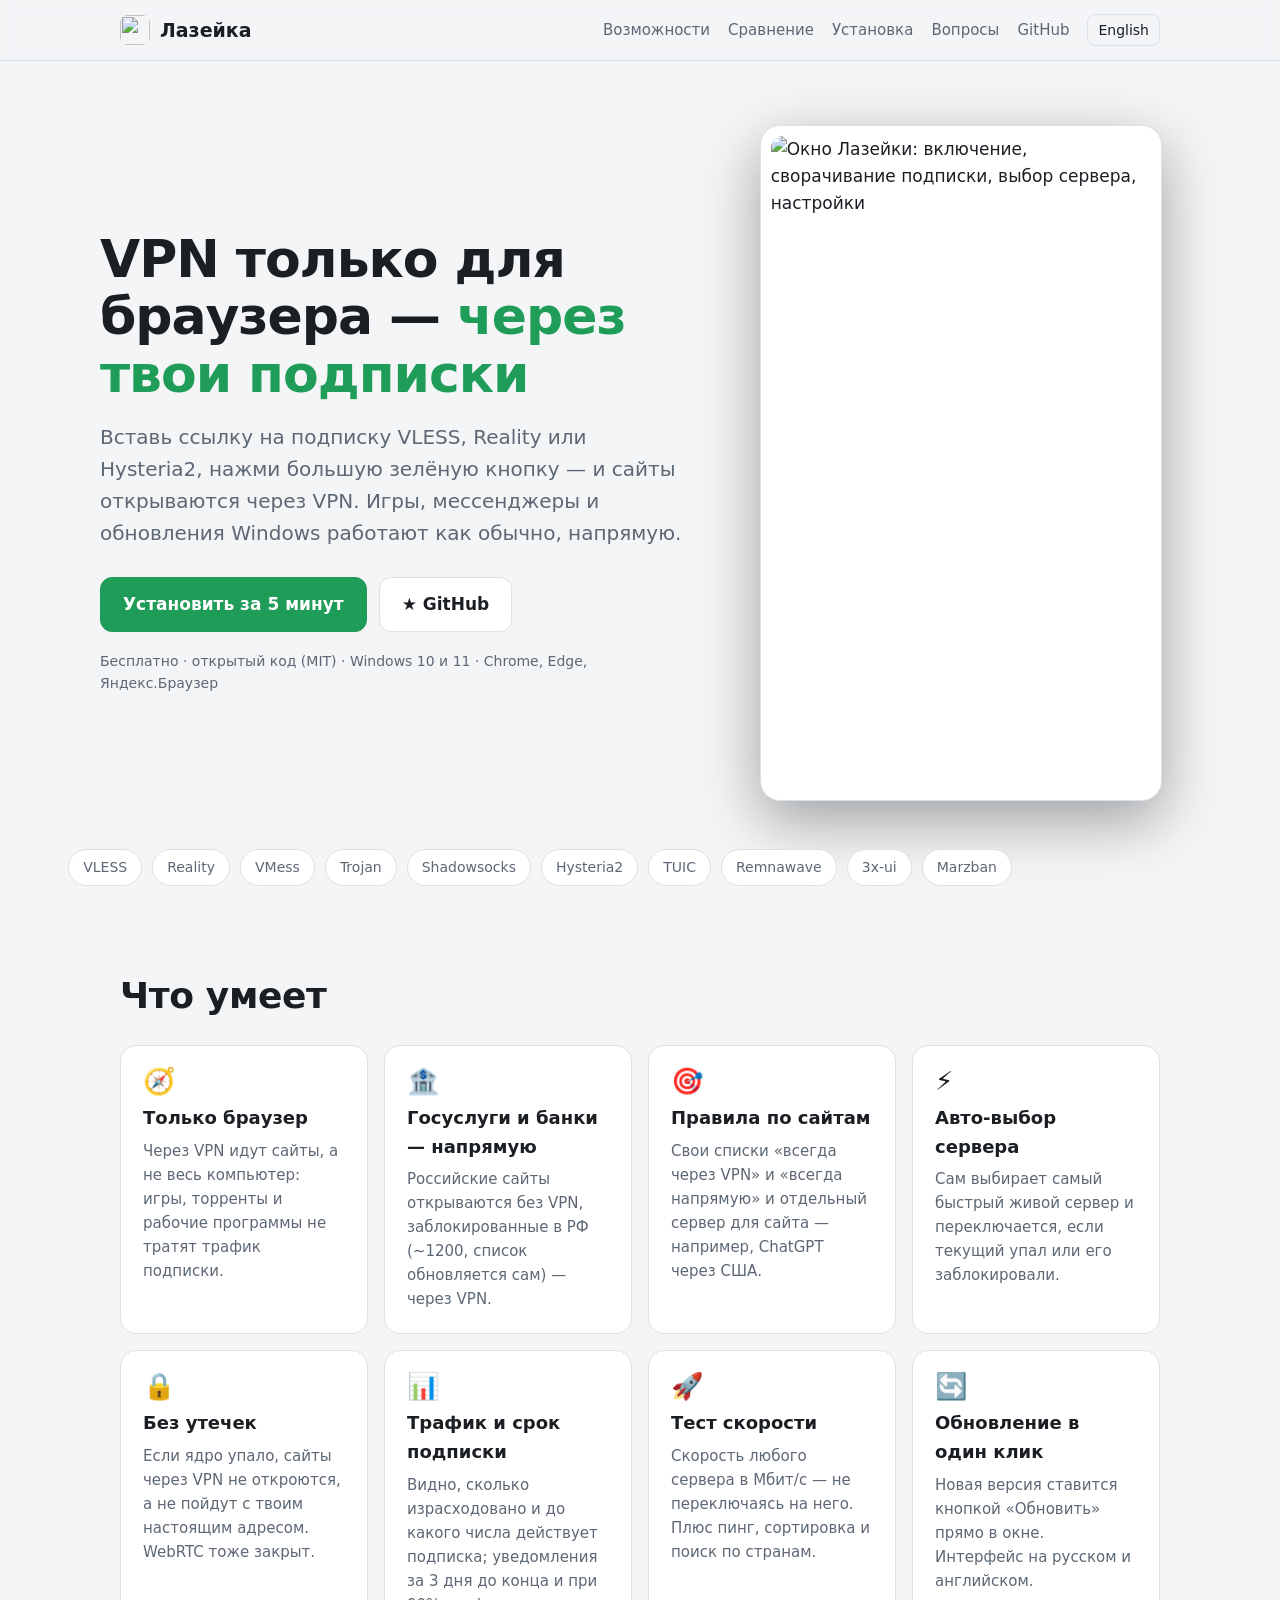
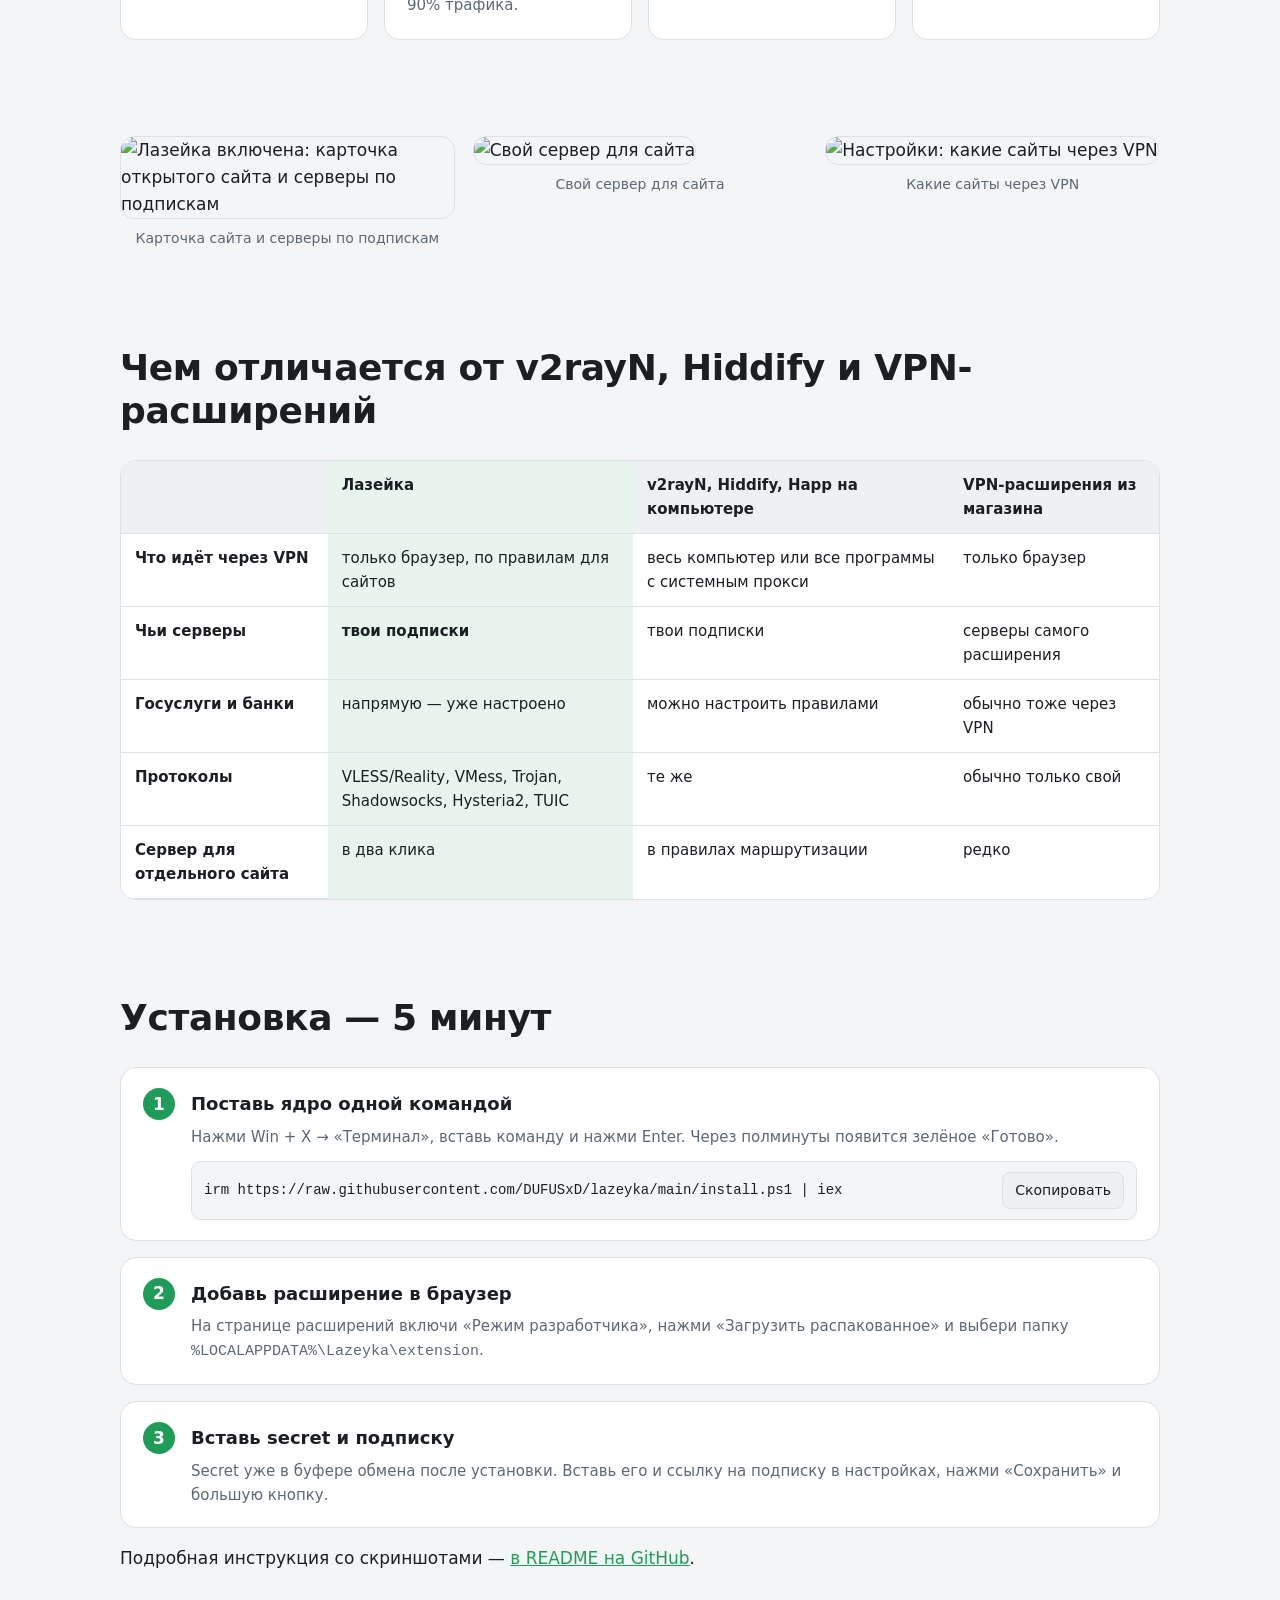
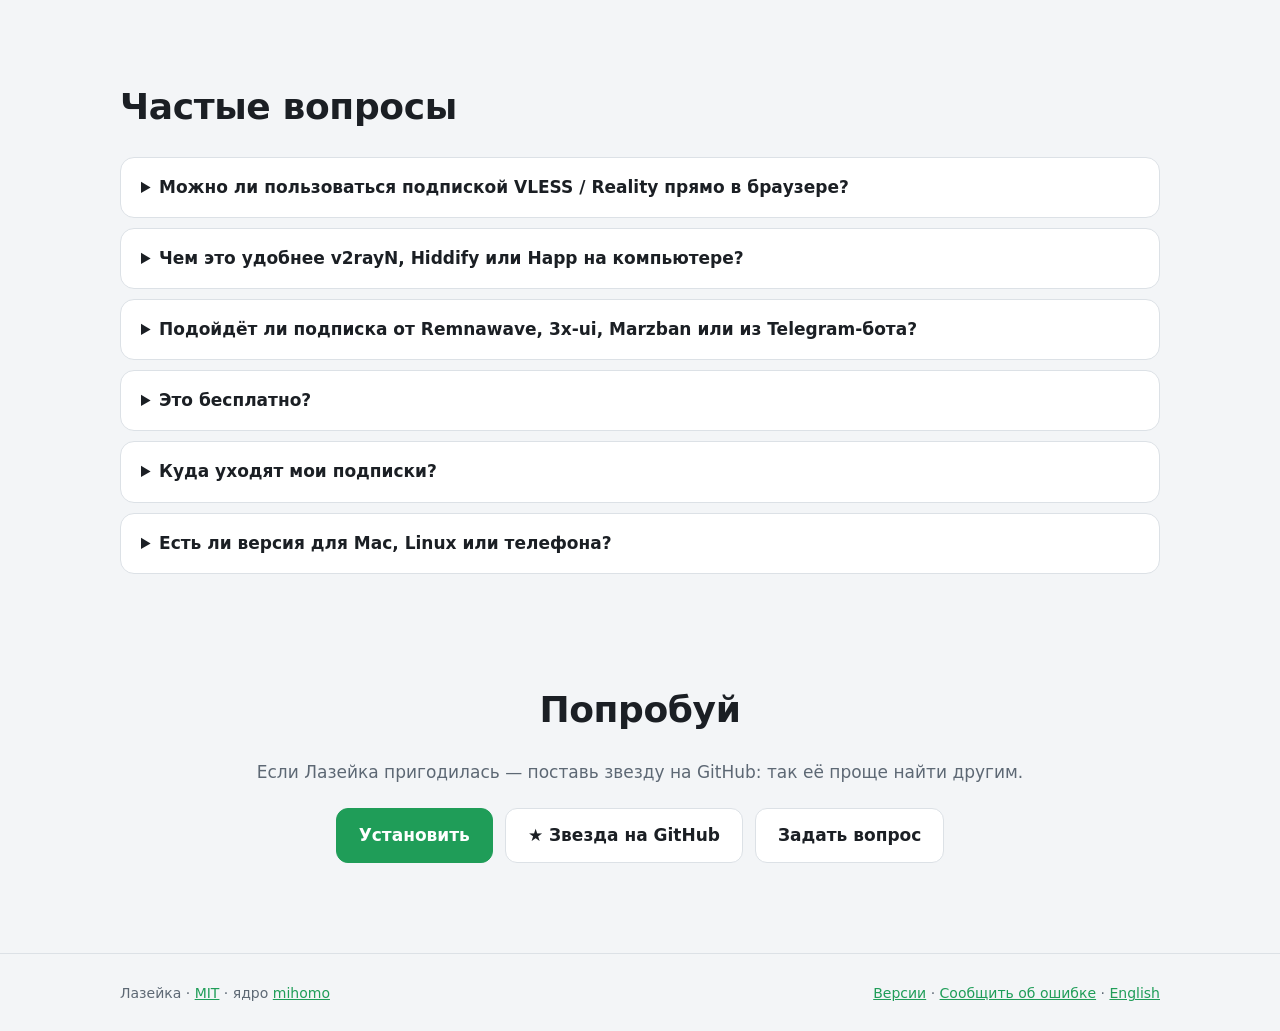
==== site/index.html @ 2f0a45fd "Витрина: сайт на GitHub Pages, README на английском, свежие скриншоты и GIF, лицензия MIT, формы для" ====
<!doctype html>
<html lang="ru">
<head>
<meta charset="utf-8">
<meta name="viewport" content="width=device-width, initial-scale=1">
<title>Лазейка — VPN только для браузера через свои подписки VLESS, Reality, Hysteria2</title>
<meta name="description" content="Бесплатное расширение для Chrome, Edge и Яндекс.Браузера: VPN только для браузера через твою подписку VLESS/Reality, VMess, Trojan, Shadowsocks, Hysteria2 на ядре mihomo. Госуслуги и банки — напрямую, заблокированное — через VPN.">
<link rel="canonical" href="https://dufusxd.github.io/lazeyka/">
<link rel="alternate" hreflang="ru" href="https://dufusxd.github.io/lazeyka/">
<link rel="alternate" hreflang="en" href="https://dufusxd.github.io/lazeyka/en/">
<link rel="alternate" hreflang="x-default" href="https://dufusxd.github.io/lazeyka/">
<link rel="icon" href="images/icon128.png">
<meta name="theme-color" content="#14171c">
<meta property="og:type" content="website">
<meta property="og:locale" content="ru_RU">
<meta property="og:site_name" content="Лазейка">
<meta property="og:title" content="Лазейка — VPN только для браузера через свои подписки">
<meta property="og:description" content="Вставь ссылку на подписку VLESS/Reality, нажми кнопку — сайты открываются через VPN, а всё остальное на компьютере работает напрямую.">
<meta property="og:url" content="https://dufusxd.github.io/lazeyka/">
<meta property="og:image" content="https://dufusxd.github.io/lazeyka/images/hero.png">
<meta name="twitter:card" content="summary_large_image">
<link rel="stylesheet" href="style.css">
<script type="application/ld+json">
{
  "@context": "https://schema.org",
  "@type": "SoftwareApplication",
  "name": "Лазейка",
  "alternateName": "Lazeyka",
  "description": "VPN только для браузера через свои подписки VLESS/Reality, VMess, Trojan, Shadowsocks, Hysteria2 на ядре mihomo, с правилами по сайтам.",
  "applicationCategory": "BrowserApplication",
  "operatingSystem": "Windows 10, Windows 11",
  "url": "https://dufusxd.github.io/lazeyka/",
  "downloadUrl": "https://github.com/DUFUSxD/lazeyka",
  "license": "https://opensource.org/licenses/MIT",
  "inLanguage": ["ru", "en"],
  "offers": { "@type": "Offer", "price": "0", "priceCurrency": "RUB" },
  "screenshot": "https://dufusxd.github.io/lazeyka/images/main.png"
}
</script>
<script type="application/ld+json">
{
  "@context": "https://schema.org",
  "@type": "FAQPage",
  "mainEntity": [
    { "@type": "Question", "name": "Можно ли пользоваться подпиской VLESS / Reality прямо в браузере?",
      "acceptedAnswer": { "@type": "Answer", "text": "Да. Браузеры VLESS не понимают, поэтому рядом работает маленькое ядро mihomo, а расширение Лазейка им управляет. Ставится одной командой, дальше всё в окне расширения." } },
    { "@type": "Question", "name": "Чем это удобнее v2rayN, Hiddify или Happ на компьютере?",
      "acceptedAnswer": { "@type": "Answer", "text": "Через VPN идёт только браузер: игры, торренты, обновления Windows и рабочие программы ходят напрямую. Госуслуги, банки и маркетплейсы открываются напрямую без настройки, а сервер можно выбрать отдельно для каждого сайта." } },
    { "@type": "Question", "name": "Подойдёт ли подписка от Remnawave, 3x-ui, Marzban или из Telegram-бота?",
      "acceptedAnswer": { "@type": "Answer", "text": "Да — любая ссылка на подписку вида https://… в формате Clash/mihomo или base64. Если у подписки лимит устройств, Лазейка считается отдельным устройством." } },
    { "@type": "Question", "name": "Это бесплатно?",
      "acceptedAnswer": { "@type": "Answer", "text": "Да, Лазейка бесплатная и с открытым кодом (лицензия MIT). Платишь только за свою подписку." } },
    { "@type": "Question", "name": "Куда уходят мои подписки?",
      "acceptedAnswer": { "@type": "Answer", "text": "Никуда: они хранятся в браузере и в ядре на твоём компьютере. Серверов, аккаунтов и статистики у Лазейки нет." } }
  ]
}
</script>
</head>
<body>
<header class="top">
  <div class="wrap">
    <a class="brand" href="./"><img src="images/icon128.png" alt="">Лазейка</a>
    <nav class="nav" aria-label="Разделы">
      <a href="#features">Возможности</a>
      <a href="#compare">Сравнение</a>
      <a href="#install">Установка</a>
      <a href="#faq">Вопросы</a>
      <a href="https://github.com/DUFUSxD/lazeyka">GitHub</a>
    </nav>
    <a class="lang" href="en/" hreflang="en" lang="en">English</a>
  </div>
</header>

<main>
  <div class="wrap hero">
    <div>
      <h1>VPN только для браузера — <span>через твои подписки</span></h1>
      <p class="lead">Вставь ссылку на подписку VLESS, Reality или Hysteria2, нажми большую зелёную кнопку — и сайты открываются через VPN. Игры, мессенджеры и обновления Windows работают как обычно, напрямую.</p>
      <div class="cta">
        <a class="btn primary" href="#install">Установить за 5 минут</a>
        <a class="btn" href="https://github.com/DUFUSxD/lazeyka">★ GitHub</a>
      </div>
      <p class="facts">Бесплатно · открытый код (MIT) · Windows 10 и 11 · Chrome, Edge, Яндекс.Браузер</p>
    </div>
    <div class="shot"><img src="images/demo.gif" width="420" height="723" alt="Окно Лазейки: включение, сворачивание подписки, выбор сервера, настройки"></div>
  </div>

  <ul class="wrap protocols" aria-label="Поддерживается">
    <li>VLESS</li><li>Reality</li><li>VMess</li><li>Trojan</li><li>Shadowsocks</li><li>Hysteria2</li><li>TUIC</li>
    <li>Remnawave</li><li>3x-ui</li><li>Marzban</li>
  </ul>

  <section id="features">
    <div class="wrap">
      <h2>Что умеет</h2>
      <div class="grid">
        <div class="card"><div class="ico">🧭</div><h3>Только браузер</h3><p>Через VPN идут сайты, а не весь компьютер: игры, торренты и рабочие программы не тратят трафик подписки.</p></div>
        <div class="card"><div class="ico">🏦</div><h3>Госуслуги и банки — напрямую</h3><p>Российские сайты открываются без VPN, заблокированные в РФ (~1200, список обновляется сам) — через VPN.</p></div>
        <div class="card"><div class="ico">🎯</div><h3>Правила по сайтам</h3><p>Свои списки «всегда через VPN» и «всегда напрямую» и отдельный сервер для сайта — например, ChatGPT через США.</p></div>
        <div class="card"><div class="ico">⚡</div><h3>Авто-выбор сервера</h3><p>Сам выбирает самый быстрый живой сервер и переключается, если текущий упал или его заблокировали.</p></div>
        <div class="card"><div class="ico">🔒</div><h3>Без утечек</h3><p>Если ядро упало, сайты через VPN не откроются, а не пойдут с твоим настоящим адресом. WebRTC тоже закрыт.</p></div>
        <div class="card"><div class="ico">📊</div><h3>Трафик и срок подписки</h3><p>Видно, сколько израсходовано и до какого числа действует подписка; уведомления за 3 дня до конца и при 90% трафика.</p></div>
        <div class="card"><div class="ico">🚀</div><h3>Тест скорости</h3><p>Скорость любого сервера в Мбит/с — не переключаясь на него. Плюс пинг, сортировка и поиск по странам.</p></div>
        <div class="card"><div class="ico">🔄</div><h3>Обновление в один клик</h3><p>Новая версия ставится кнопкой «Обновить» прямо в окне. Интерфейс на русском и английском.</p></div>
      </div>
    </div>
  </section>

  <section>
    <div class="wrap gallery">
      <figure><img src="images/main.png" width="720" height="1300" alt="Лазейка включена: карточка открытого сайта и серверы по подпискам" loading="lazy"><figcaption>Карточка сайта и серверы по подпискам</figcaption></figure>
      <figure><img src="images/site-server.png" width="720" height="1300" alt="Свой сервер для сайта" loading="lazy"><figcaption>Свой сервер для сайта</figcaption></figure>
      <figure><img src="images/settings-rules.png" width="720" height="1210" alt="Настройки: какие сайты через VPN" loading="lazy"><figcaption>Какие сайты через VPN</figcaption></figure>
    </div>
  </section>

  <section id="compare">
    <div class="wrap">
      <h2>Чем отличается от v2rayN, Hiddify и VPN-расширений</h2>
      <div class="table-wrap">
        <table>
          <thead><tr><th></th><th>Лазейка</th><th>v2rayN, Hiddify, Happ на компьютере</th><th>VPN-расширения из магазина</th></tr></thead>
          <tbody>
            <tr><th>Что идёт через VPN</th><td>только браузер, по правилам для сайтов</td><td>весь компьютер или все программы с системным прокси</td><td>только браузер</td></tr>
            <tr><th>Чьи серверы</th><td><b>твои подписки</b></td><td>твои подписки</td><td>серверы самого расширения</td></tr>
            <tr><th>Госуслуги и банки</th><td>напрямую — уже настроено</td><td>можно настроить правилами</td><td>обычно тоже через VPN</td></tr>
            <tr><th>Протоколы</th><td>VLESS/Reality, VMess, Trojan, Shadowsocks, Hysteria2, TUIC</td><td>те же</td><td>обычно только свой</td></tr>
            <tr><th>Сервер для отдельного сайта</th><td>в два клика</td><td>в правилах маршрутизации</td><td>редко</td></tr>
          </tbody>
        </table>
      </div>
    </div>
  </section>

  <section id="install">
    <div class="wrap">
      <h2>Установка — 5 минут</h2>
      <ol class="steps">
        <li><h3>Поставь ядро одной командой</h3><p>Нажми Win + X → «Терминал», вставь команду и нажми Enter. Через полминуты появится зелёное «Готово».</p>
          <div class="cmd"><code id="cmd">irm https://raw.githubusercontent.com/DUFUSxD/lazeyka/main/install.ps1 | iex</code><button type="button" data-copy="cmd">Скопировать</button></div></li>
        <li><h3>Добавь расширение в браузер</h3><p>На странице расширений включи «Режим разработчика», нажми «Загрузить распакованное» и выбери папку <code>%LOCALAPPDATA%\Lazeyka\extension</code>.</p></li>
        <li><h3>Вставь secret и подписку</h3><p>Secret уже в буфере обмена после установки. Вставь его и ссылку на подписку в настройках, нажми «Сохранить» и большую кнопку.</p></li>
      </ol>
      <p>Подробная инструкция со скриншотами — <a href="https://github.com/DUFUSxD/lazeyka#установка--5-минут">в README на GitHub</a>.</p>
    </div>
  </section>

  <section id="faq" class="faq">
    <div class="wrap">
      <h2>Частые вопросы</h2>
      <details><summary>Можно ли пользоваться подпиской VLESS / Reality прямо в браузере?</summary><p>Да. Браузеры VLESS не понимают — расширениям доступны только HTTP- и SOCKS-прокси, — поэтому рядом работает маленькое ядро mihomo, а Лазейка им управляет. Ставится одной командой, дальше всё в окне расширения.</p></details>
      <details><summary>Чем это удобнее v2rayN, Hiddify или Happ на компьютере?</summary><p>Через VPN идёт только браузер: игры, торренты, обновления Windows и рабочие программы ходят напрямую и не тратят трафик подписки. Госуслуги, банки и маркетплейсы открываются напрямую без настройки, а сервер можно выбрать отдельно для каждого сайта.</p></details>
      <details><summary>Подойдёт ли подписка от Remnawave, 3x-ui, Marzban или из Telegram-бота?</summary><p>Да — любая ссылка на подписку вида https://… в формате Clash/mihomo или base64. Если у подписки лимит устройств, Лазейка считается отдельным устройством, как телефон.</p></details>
      <details><summary>Это бесплатно?</summary><p>Да, Лазейка бесплатная и с открытым кодом (лицензия MIT). Платишь только за свою подписку — тому, у кого её берёшь.</p></details>
      <details><summary>Куда уходят мои подписки?</summary><p>Никуда: они хранятся в браузере и в ядре на твоём компьютере. Серверов, аккаунтов и статистики у Лазейки нет.</p></details>
      <details><summary>Есть ли версия для Mac, Linux или телефона?</summary><p>Пока только Windows 10/11 и браузеры на Chromium: Chrome, Edge, Яндекс.Браузер, Brave.</p></details>
    </div>
  </section>

  <div class="wrap final">
    <h2>Попробуй</h2>
    <p>Если Лазейка пригодилась — поставь звезду на GitHub: так её проще найти другим.</p>
    <div class="cta">
      <a class="btn primary" href="#install">Установить</a>
      <a class="btn" href="https://github.com/DUFUSxD/lazeyka">★ Звезда на GitHub</a>
      <a class="btn" href="https://github.com/DUFUSxD/lazeyka/discussions">Задать вопрос</a>
    </div>
  </div>
</main>

<footer>
  <div class="wrap">
    <span>Лазейка · <a href="https://github.com/DUFUSxD/lazeyka/blob/main/LICENSE">MIT</a> · ядро <a href="https://github.com/MetaCubeX/mihomo">mihomo</a></span>
    <span><a href="https://github.com/DUFUSxD/lazeyka/releases">Версии</a> · <a href="https://github.com/DUFUSxD/lazeyka/issues">Сообщить об ошибке</a> · <a href="en/" hreflang="en">English</a></span>
  </div>
</footer>
<script>
  for (const b of document.querySelectorAll('[data-copy]')) {
    b.onclick = () => navigator.clipboard.writeText(document.getElementById(b.dataset.copy).textContent)
      .then(() => { b.textContent = 'Скопировано ✓'; setTimeout(() => { b.textContent = 'Скопировать'; }, 2000); });
  }
</script>
</body>
</html>
---- site/style.css ----
/* Сайт проекта (GitHub Pages). Цвета — те же, что в окне расширения. */
:root {
  --bg: #14171c; --card: #1d2229; --card-2: #252b33; --text: #e9ecef; --muted: #98a2ad; --border: #2e353e;
  --accent: #2fb36b; --accent-2: #1f8f52; --accent-soft: rgba(47, 179, 107, .14); --warn: #f0b44c;
  color-scheme: dark;
}
@media (prefers-color-scheme: light) {
  :root {
    --bg: #f3f5f7; --card: #fff; --card-2: #eef1f4; --text: #1b1f24; --muted: #5d6874; --border: #dce1e6;
    --accent: #1f9d58; --accent-2: #17804a; --accent-soft: rgba(31, 157, 88, .1); --warn: #a86b00;
    color-scheme: light;
  }
}
* { box-sizing: border-box; }
html { scroll-behavior: smooth; }
body { margin: 0; background: var(--bg); color: var(--text); font: 17px/1.6 system-ui, "Segoe UI", Roboto, sans-serif; }
a { color: var(--accent); }
img { max-width: 100%; height: auto; }
code, pre { font-family: ui-monospace, Consolas, monospace; }
.wrap { max-width: 1080px; margin: 0 auto; padding: 0 20px; }

.top { position: sticky; top: 0; z-index: 5; background: color-mix(in srgb, var(--bg) 88%, transparent); backdrop-filter: blur(8px); border-bottom: 1px solid var(--border); }
.top .wrap { display: flex; align-items: center; gap: 18px; height: 60px; }
.brand { display: flex; align-items: center; gap: 10px; color: var(--text); font-weight: 700; font-size: 19px; text-decoration: none; }
.brand img { width: 30px; height: 30px; border-radius: 8px; }
.nav { display: flex; gap: 18px; margin-left: auto; font-size: 15px; }
.nav a { color: var(--muted); text-decoration: none; }
.nav a:hover { color: var(--text); }
.lang { font-size: 14px; padding: 4px 10px; border: 1px solid var(--border); border-radius: 8px; color: var(--text); text-decoration: none; }
@media (max-width: 760px) { .nav { display: none; } .lang { margin-left: auto; } }

.hero { display: grid; grid-template-columns: minmax(0, 1.15fr) minmax(0, .85fr); gap: 48px; align-items: center; padding: 64px 0 40px; }
.hero h1 { margin: 0 0 18px; font-size: clamp(32px, 5vw, 52px); line-height: 1.1; letter-spacing: -.02em; }
.hero h1 span { color: var(--accent); }
.lead { margin: 0 0 28px; font-size: 20px; color: var(--muted); }
.cta { display: flex; flex-wrap: wrap; gap: 12px; margin-bottom: 18px; }
.btn { display: inline-flex; align-items: center; gap: 8px; padding: 13px 22px; border-radius: 12px; font-weight: 600; text-decoration: none; border: 1px solid var(--border); color: var(--text); background: var(--card); }
.btn.primary { background: var(--accent); border-color: var(--accent); color: #fff; }
.btn.primary:hover { background: var(--accent-2); }
.btn:hover { border-color: var(--accent); }
.facts { margin: 0; font-size: 14px; color: var(--muted); }
.shot { justify-self: center; padding: 10px; border-radius: 20px; background: var(--card); border: 1px solid var(--border); box-shadow: 0 20px 60px rgba(0, 0, 0, .35); }
.shot img { display: block; border-radius: 12px; width: 380px; }
@media (max-width: 860px) { .hero { grid-template-columns: minmax(0, 1fr); padding-top: 36px; } .shot img { width: 100%; max-width: 380px; } }

.protocols { display: flex; flex-wrap: wrap; justify-content: center; gap: 10px; padding: 8px 0 40px; margin: 0; list-style: none; }
.protocols li { padding: 6px 14px; border-radius: 999px; background: var(--card); border: 1px solid var(--border); font-size: 14px; color: var(--muted); }

section { padding: 48px 0; }
h2 { margin: 0 0 28px; font-size: clamp(26px, 3.4vw, 36px); line-height: 1.2; letter-spacing: -.01em; }
.grid { display: grid; grid-template-columns: repeat(auto-fill, minmax(240px, 1fr)); gap: 16px; }
.card { padding: 22px; border-radius: 16px; background: var(--card); border: 1px solid var(--border); }
.card h3 { margin: 10px 0 6px; font-size: 18px; }
.card p { margin: 0; font-size: 15px; color: var(--muted); }
.ico { font-size: 26px; line-height: 1; }

.gallery { display: grid; grid-template-columns: repeat(3, 1fr); gap: 18px; align-items: start; }
.gallery figure { margin: 0; }
.gallery img { border-radius: 14px; border: 1px solid var(--border); }
.gallery figcaption { margin-top: 8px; font-size: 14px; color: var(--muted); text-align: center; }
@media (max-width: 760px) { .gallery { grid-template-columns: 1fr; max-width: 380px; margin: 0 auto; } }

.table-wrap { overflow-x: auto; border-radius: 16px; border: 1px solid var(--border); }
table { width: 100%; border-collapse: collapse; font-size: 15px; background: var(--card); }
th, td { padding: 12px 14px; text-align: left; vertical-align: top; border-bottom: 1px solid var(--border); }
thead th { background: var(--card-2); }
td:nth-child(2), th:nth-child(2) { background: var(--accent-soft); }
tr:last-child td { border-bottom: 0; }

.steps { counter-reset: s; display: grid; grid-template-columns: minmax(0, 1fr); gap: 16px; padding: 0; margin: 0; list-style: none; }
.steps p code { overflow-wrap: anywhere; }
.steps li { counter-increment: s; position: relative; padding: 20px 22px 20px 70px; border-radius: 16px; background: var(--card); border: 1px solid var(--border); }
.steps li::before { content: counter(s); position: absolute; left: 22px; top: 20px; width: 32px; height: 32px; border-radius: 50%; display: grid; place-items: center; background: var(--accent); color: #fff; font-weight: 700; }
.steps h3 { margin: 2px 0 6px; font-size: 18px; }
.steps p { margin: 0; color: var(--muted); font-size: 15px; }
.cmd { display: flex; align-items: center; gap: 10px; margin-top: 12px; padding: 10px 12px; border-radius: 10px; background: var(--bg); border: 1px solid var(--border); }
.cmd code { flex: 1; min-width: 0; overflow-x: auto; white-space: nowrap; font-size: 14px; }
.cmd button { flex: none; padding: 6px 12px; border-radius: 8px; border: 1px solid var(--border); background: var(--card-2); color: var(--text); font: inherit; font-size: 14px; cursor: pointer; }
.cmd button:hover { border-color: var(--accent); }

.faq details { padding: 16px 20px; border-radius: 14px; background: var(--card); border: 1px solid var(--border); margin-bottom: 10px; }
.faq summary { cursor: pointer; font-weight: 600; }
.faq details p { margin: 10px 0 0; color: var(--muted); font-size: 15px; }

.final { text-align: center; padding: 56px 0 72px; }
.final p { color: var(--muted); margin: 0 0 22px; }
.final .cta { justify-content: center; }
footer { padding: 28px 0; border-top: 1px solid var(--border); font-size: 14px; color: var(--muted); }
footer .wrap { display: flex; flex-wrap: wrap; gap: 8px 20px; justify-content: space-between; }
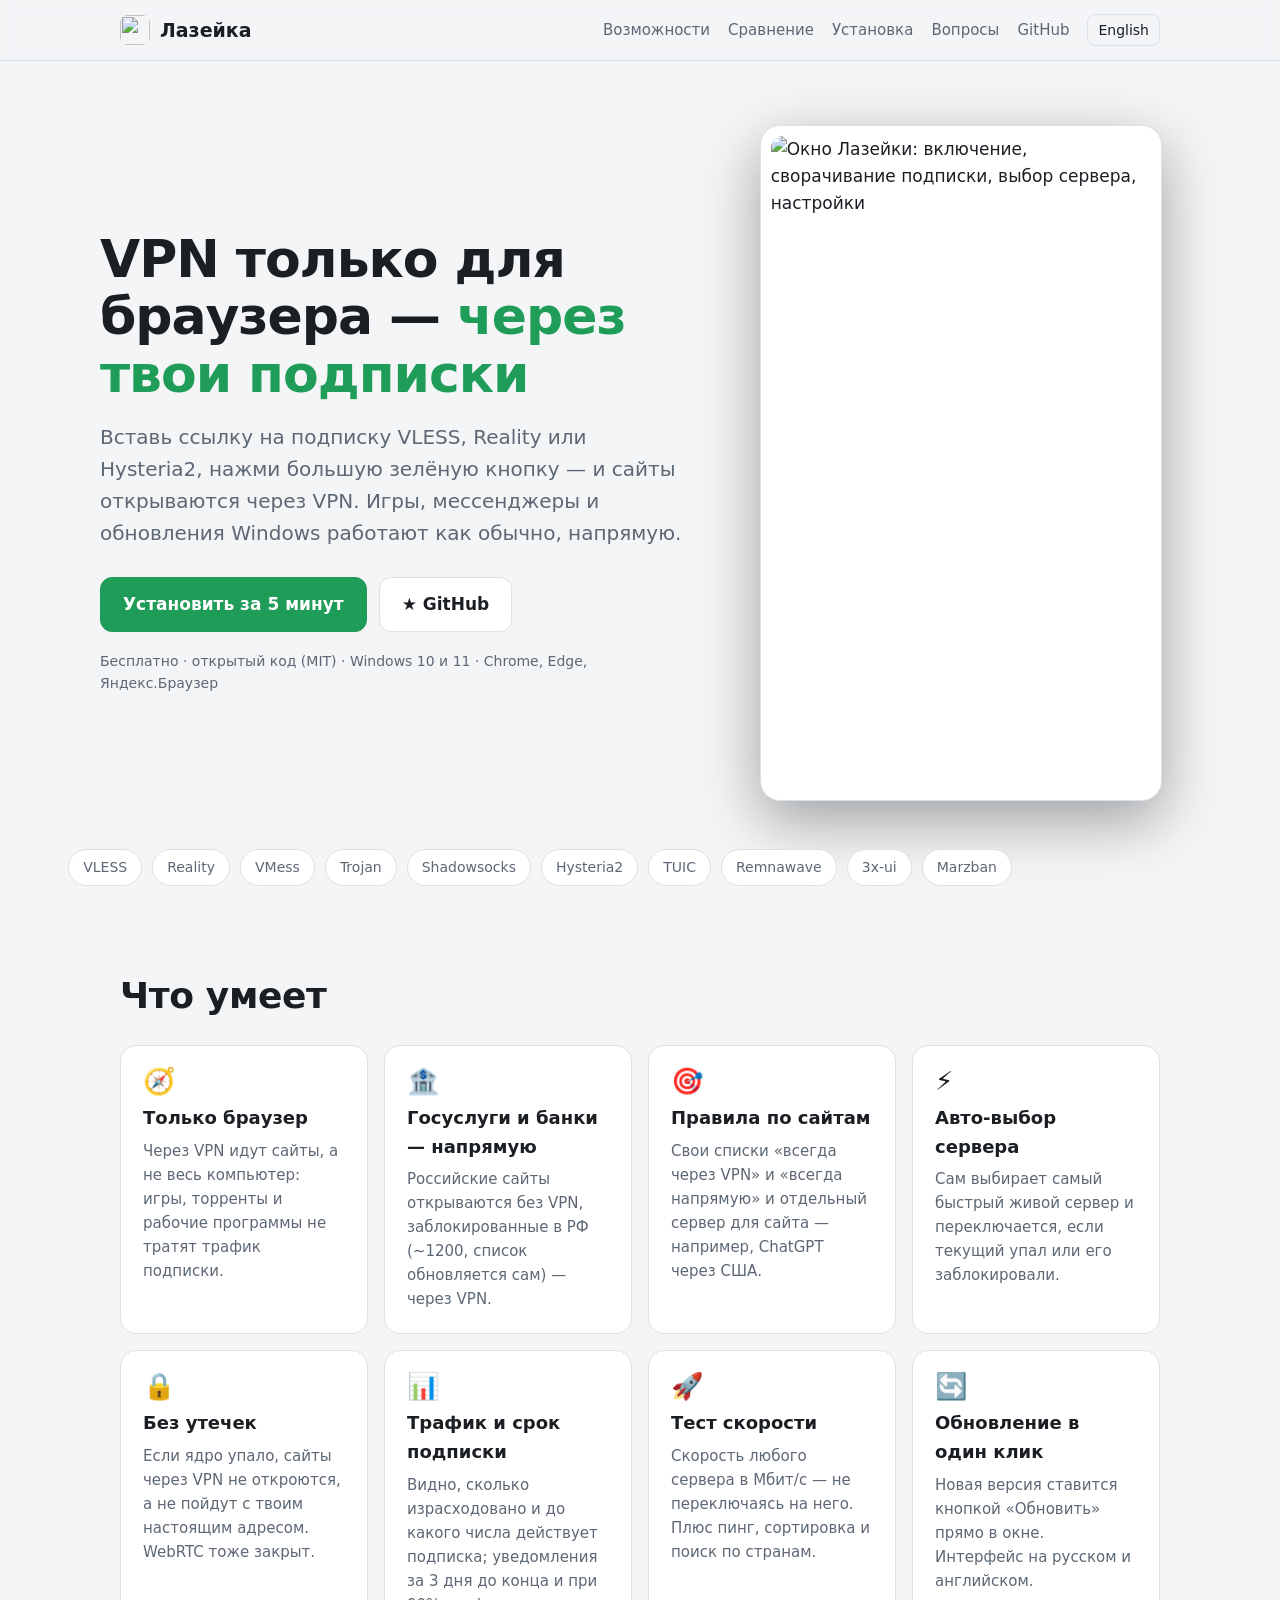
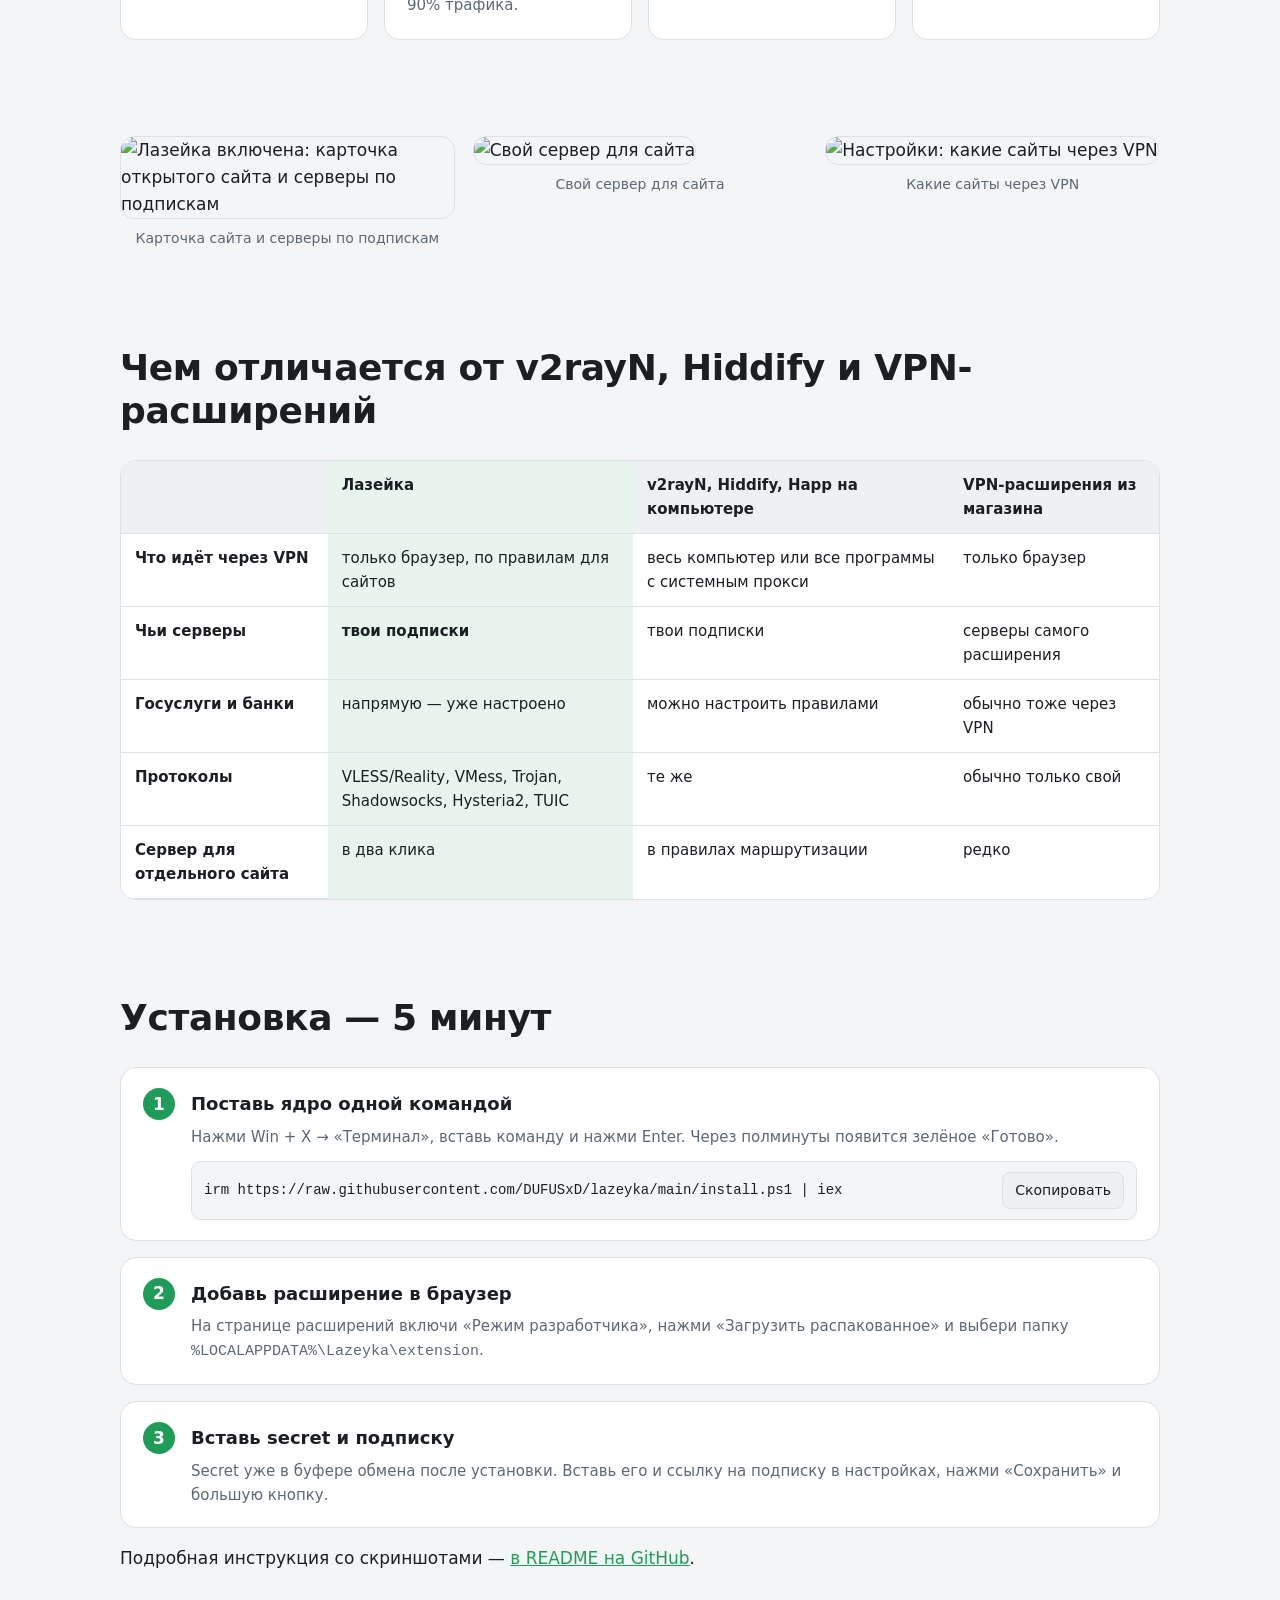
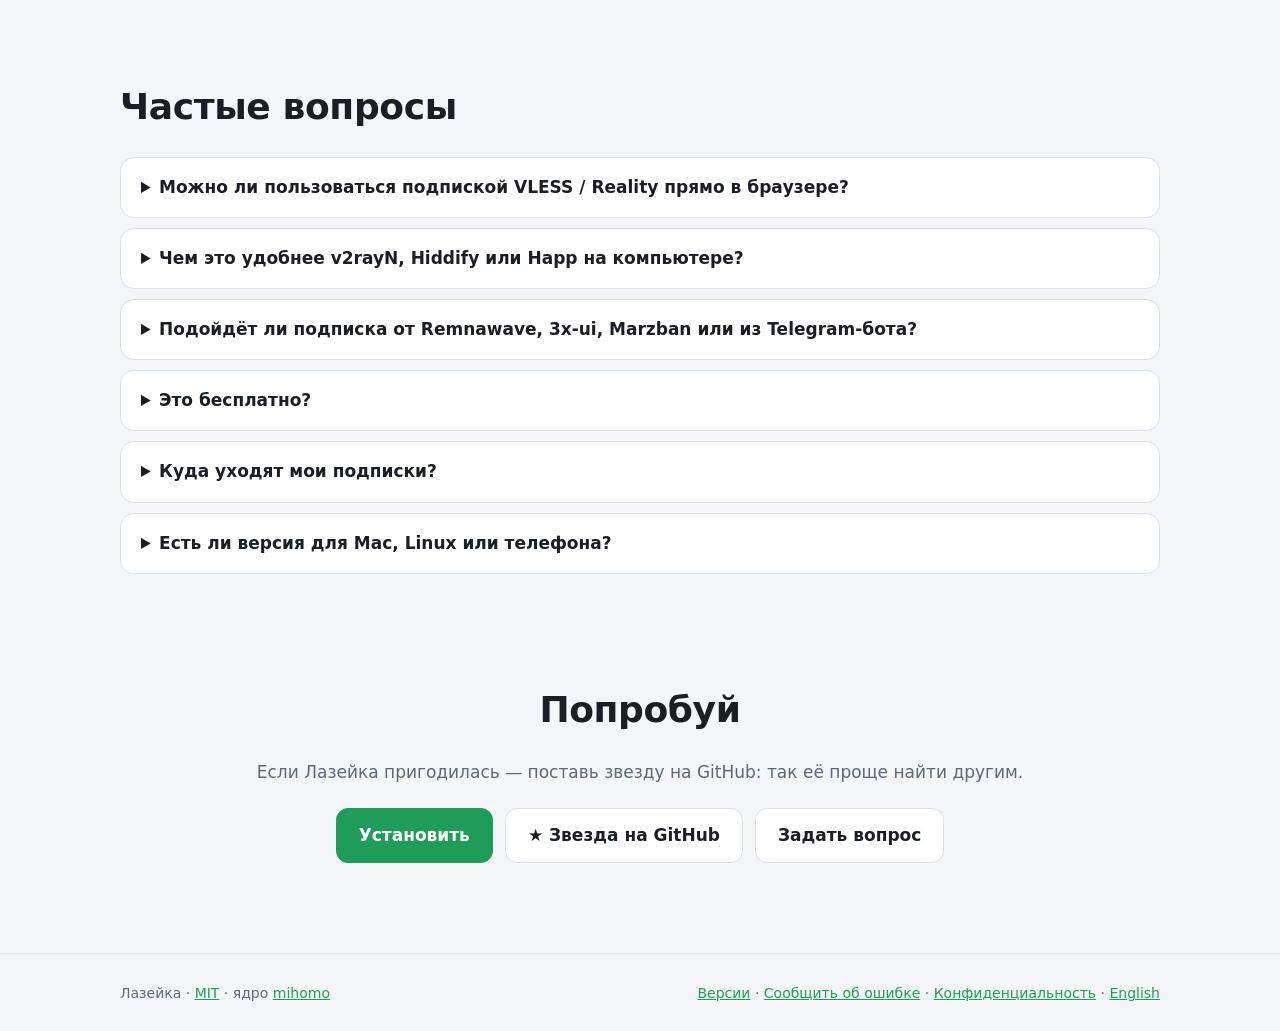
==== commit e7782b74: "1.7.0: подготовка к магазинам расширений — режим установки из магазина, установка только ядра, полит" ====
--- a/site/index.html
+++ b/site/index.html
@@ -171,7 +171,7 @@
 <footer>
   <div class="wrap">
     <span>Лазейка · <a href="https://github.com/DUFUSxD/lazeyka/blob/main/LICENSE">MIT</a> · ядро <a href="https://github.com/MetaCubeX/mihomo">mihomo</a></span>
-    <span><a href="https://github.com/DUFUSxD/lazeyka/releases">Версии</a> · <a href="https://github.com/DUFUSxD/lazeyka/issues">Сообщить об ошибке</a> · <a href="en/" hreflang="en">English</a></span>
+    <span><a href="https://github.com/DUFUSxD/lazeyka/releases">Версии</a> · <a href="https://github.com/DUFUSxD/lazeyka/issues">Сообщить об ошибке</a> · <a href="privacy.html">Конфиденциальность</a> · <a href="en/" hreflang="en">English</a></span>
   </div>
 </footer>
 <script>
--- a/site/style.css
+++ b/site/style.css
@@ -85,5 +85,11 @@
 .final { text-align: center; padding: 56px 0 72px; }
 .final p { color: var(--muted); margin: 0 0 22px; }
 .final .cta { justify-content: center; }
+.doc { max-width: 780px; padding-top: 40px; padding-bottom: 56px; }
+.doc h1 { font-size: clamp(30px, 4vw, 42px); line-height: 1.15; margin: 0 0 10px; }
+.doc h2 { font-size: 22px; margin: 34px 0 10px; }
+.doc li { margin: 6px 0; }
+.doc code { overflow-wrap: anywhere; }
+.muted { color: var(--muted); }
 footer { padding: 28px 0; border-top: 1px solid var(--border); font-size: 14px; color: var(--muted); }
 footer .wrap { display: flex; flex-wrap: wrap; gap: 8px 20px; justify-content: space-between; }
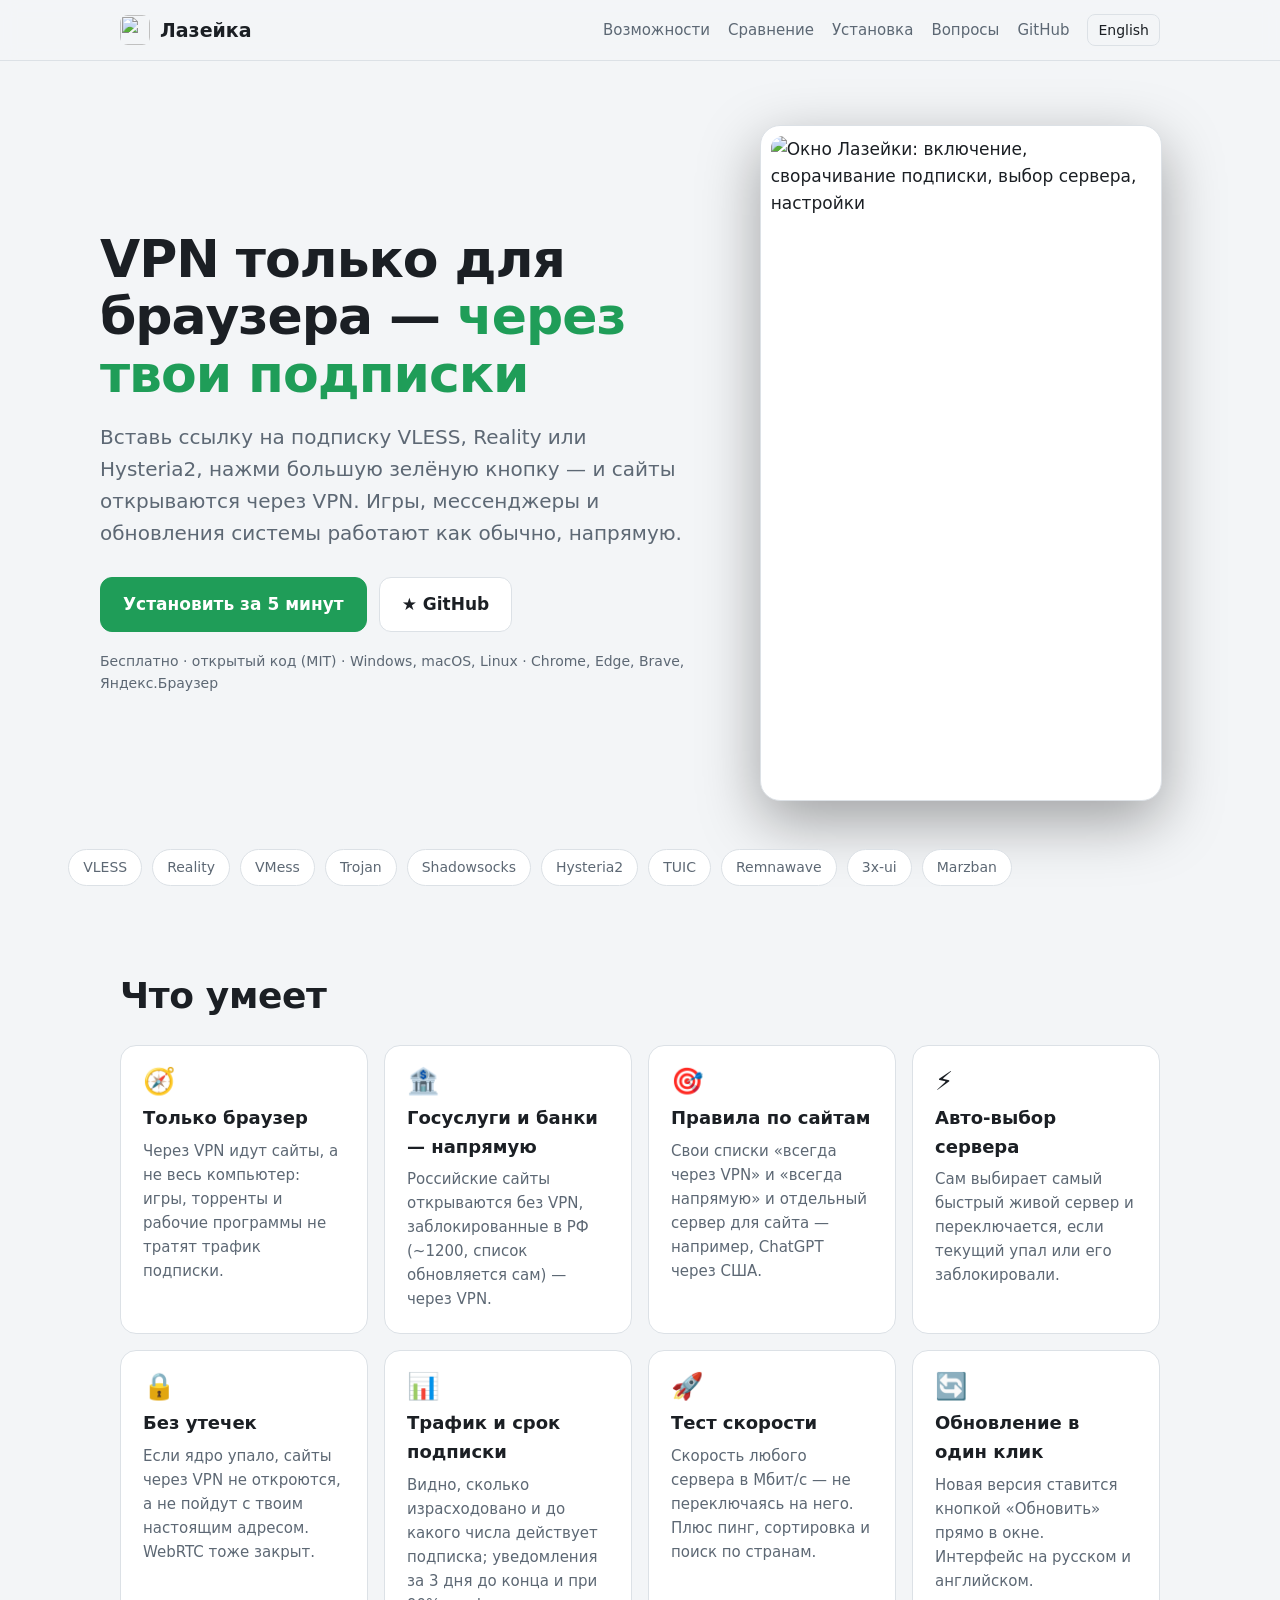
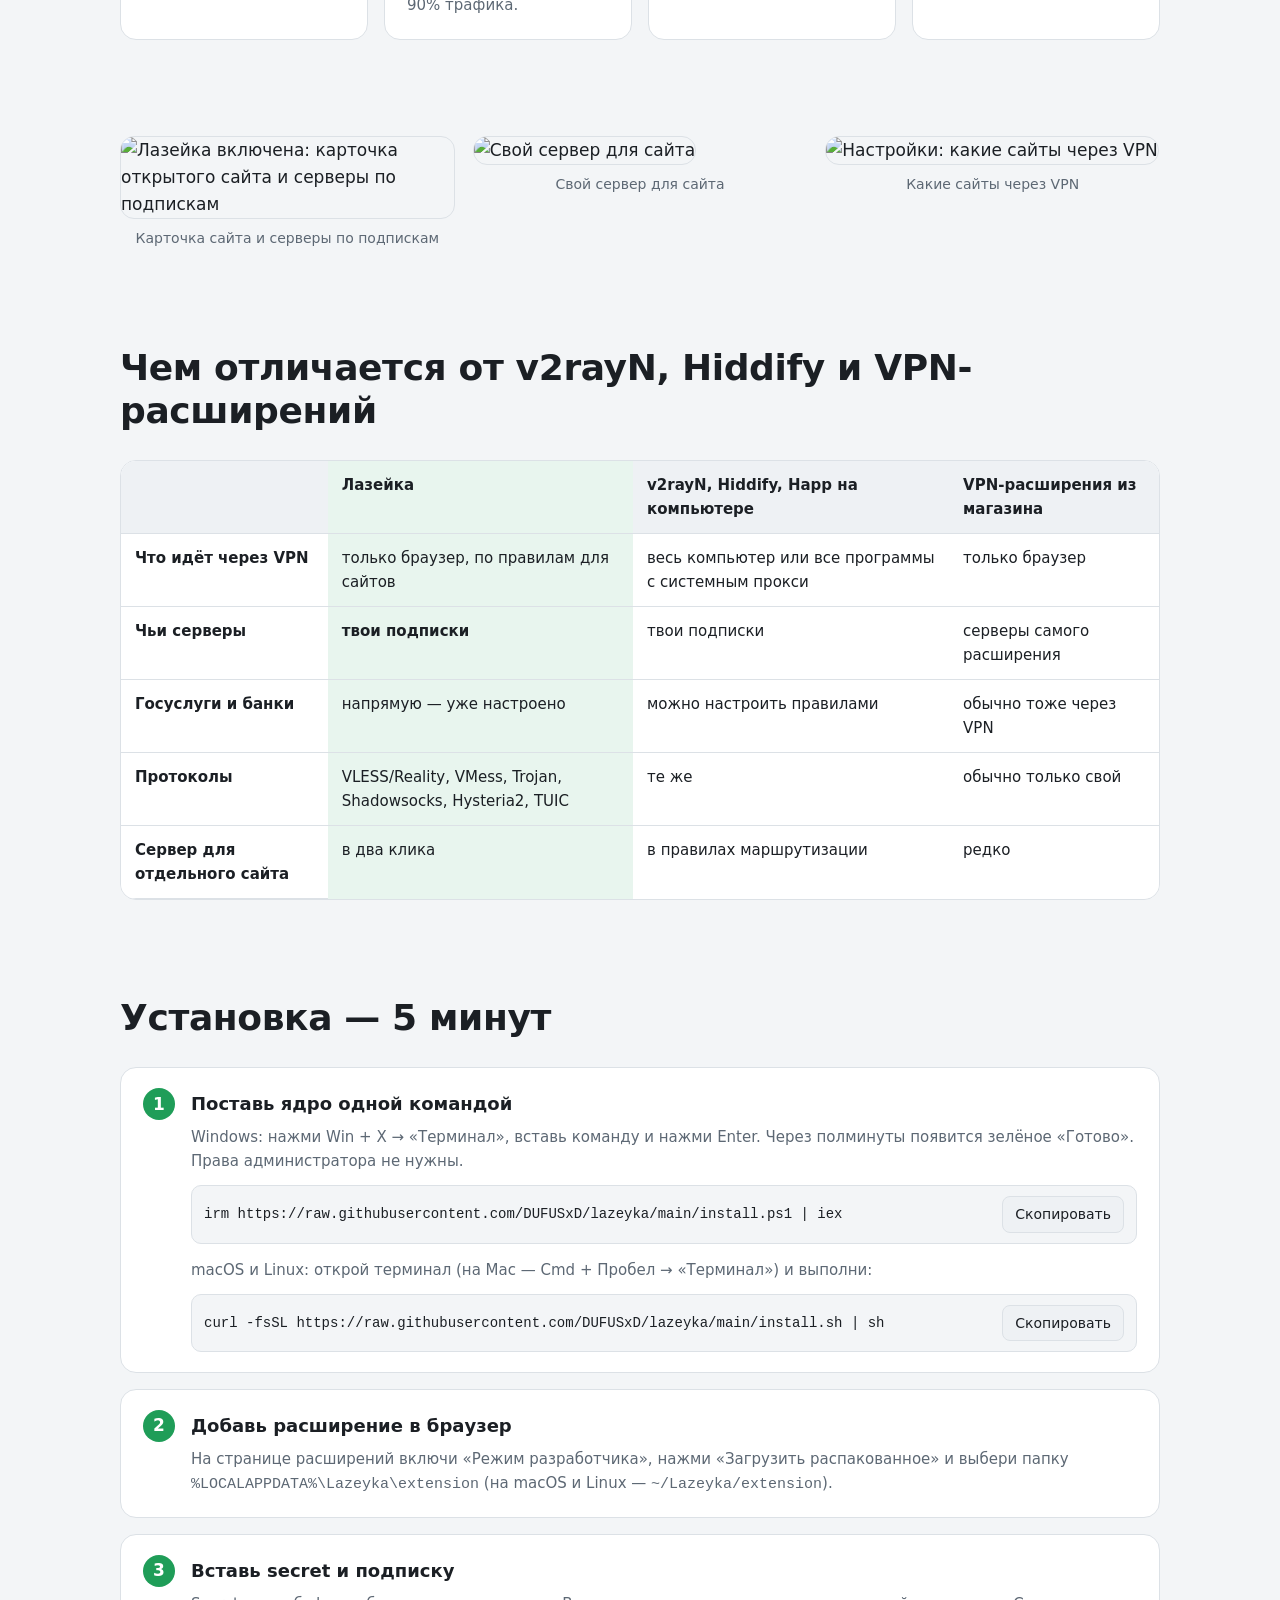
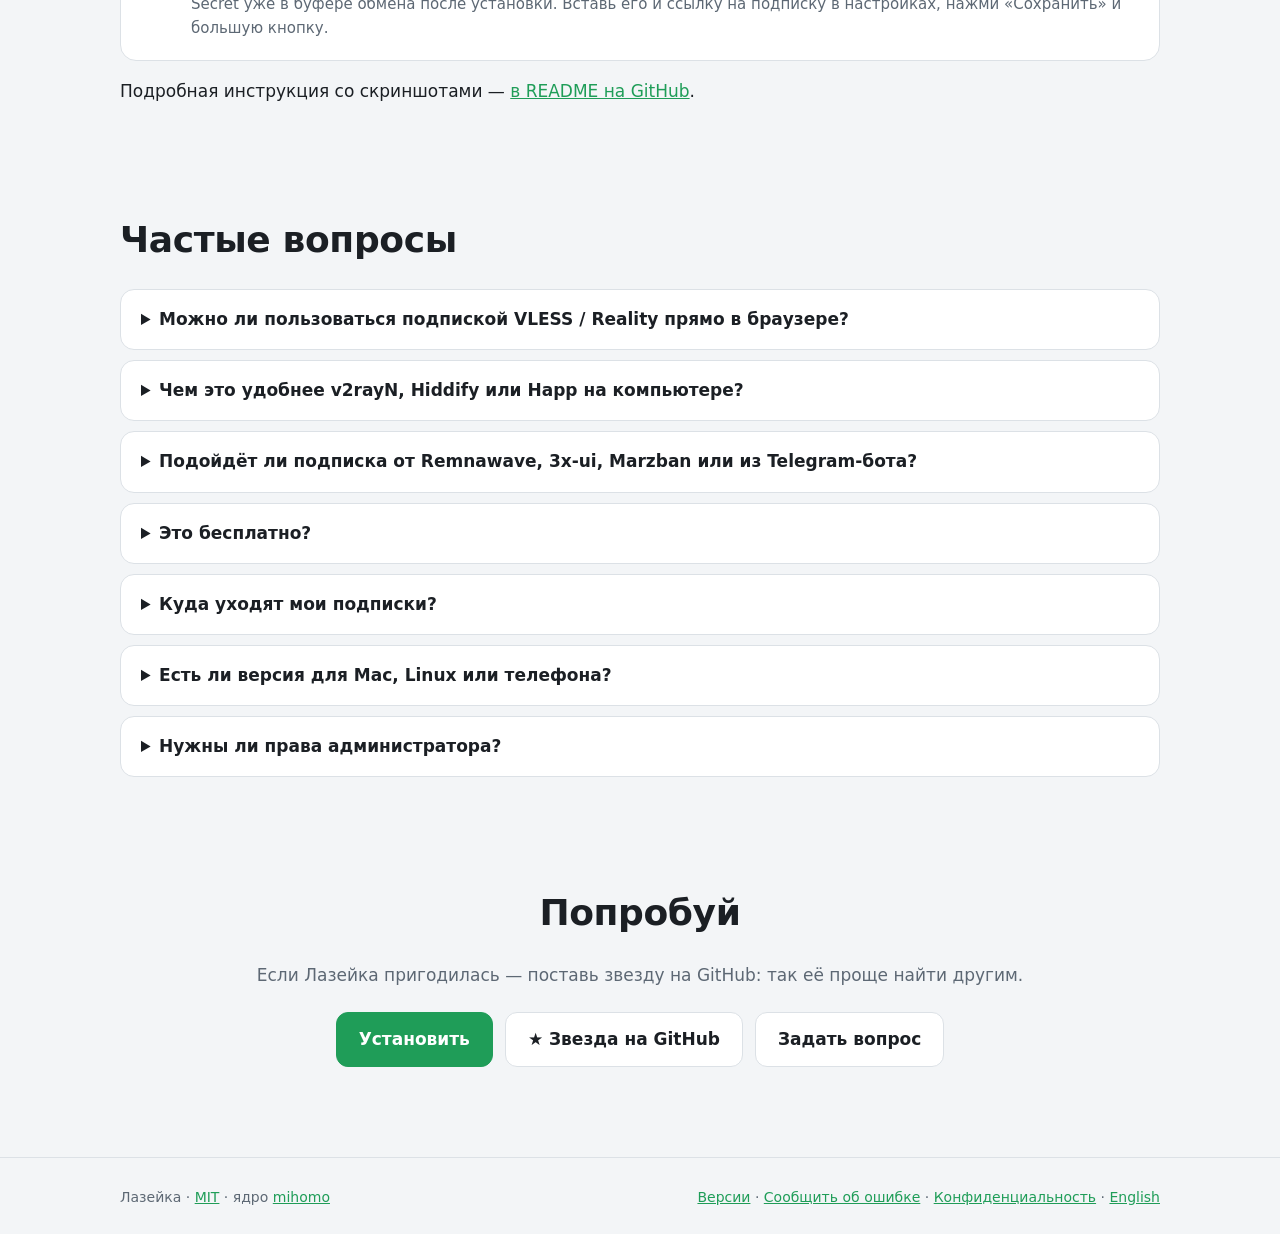
==== commit 0934a778: "CI: ждать готовности service worker; x-device-os по системе; сайт, политика, форма ошибки и тексты м" ====
--- a/site/index.html
+++ b/site/index.html
@@ -28,7 +28,7 @@
   "alternateName": "Lazeyka",
   "description": "VPN только для браузера через свои подписки VLESS/Reality, VMess, Trojan, Shadowsocks, Hysteria2 на ядре mihomo, с правилами по сайтам.",
   "applicationCategory": "BrowserApplication",
-  "operatingSystem": "Windows 10, Windows 11",
+  "operatingSystem": "Windows 10, Windows 11, macOS, Linux",
   "url": "https://dufusxd.github.io/lazeyka/",
   "downloadUrl": "https://github.com/DUFUSxD/lazeyka",
   "license": "https://opensource.org/licenses/MIT",
@@ -45,7 +45,7 @@
     { "@type": "Question", "name": "Можно ли пользоваться подпиской VLESS / Reality прямо в браузере?",
       "acceptedAnswer": { "@type": "Answer", "text": "Да. Браузеры VLESS не понимают, поэтому рядом работает маленькое ядро mihomo, а расширение Лазейка им управляет. Ставится одной командой, дальше всё в окне расширения." } },
     { "@type": "Question", "name": "Чем это удобнее v2rayN, Hiddify или Happ на компьютере?",
-      "acceptedAnswer": { "@type": "Answer", "text": "Через VPN идёт только браузер: игры, торренты, обновления Windows и рабочие программы ходят напрямую. Госуслуги, банки и маркетплейсы открываются напрямую без настройки, а сервер можно выбрать отдельно для каждого сайта." } },
+      "acceptedAnswer": { "@type": "Answer", "text": "Через VPN идёт только браузер: игры, торренты, обновления системы и рабочие программы ходят напрямую. Госуслуги, банки и маркетплейсы открываются напрямую без настройки, а сервер можно выбрать отдельно для каждого сайта." } },
     { "@type": "Question", "name": "Подойдёт ли подписка от Remnawave, 3x-ui, Marzban или из Telegram-бота?",
       "acceptedAnswer": { "@type": "Answer", "text": "Да — любая ссылка на подписку вида https://… в формате Clash/mihomo или base64. Если у подписки лимит устройств, Лазейка считается отдельным устройством." } },
     { "@type": "Question", "name": "Это бесплатно?",
@@ -75,12 +75,12 @@
   <div class="wrap hero">
     <div>
       <h1>VPN только для браузера — <span>через твои подписки</span></h1>
-      <p class="lead">Вставь ссылку на подписку VLESS, Reality или Hysteria2, нажми большую зелёную кнопку — и сайты открываются через VPN. Игры, мессенджеры и обновления Windows работают как обычно, напрямую.</p>
+      <p class="lead">Вставь ссылку на подписку VLESS, Reality или Hysteria2, нажми большую зелёную кнопку — и сайты открываются через VPN. Игры, мессенджеры и обновления системы работают как обычно, напрямую.</p>
       <div class="cta">
         <a class="btn primary" href="#install">Установить за 5 минут</a>
         <a class="btn" href="https://github.com/DUFUSxD/lazeyka">★ GitHub</a>
       </div>
-      <p class="facts">Бесплатно · открытый код (MIT) · Windows 10 и 11 · Chrome, Edge, Яндекс.Браузер</p>
+      <p class="facts">Бесплатно · открытый код (MIT) · Windows, macOS, Linux · Chrome, Edge, Brave, Яндекс.Браузер</p>
     </div>
     <div class="shot"><img src="images/demo.gif" width="420" height="723" alt="Окно Лазейки: включение, сворачивание подписки, выбор сервера, настройки"></div>
   </div>
@@ -136,9 +136,11 @@
     <div class="wrap">
       <h2>Установка — 5 минут</h2>
       <ol class="steps">
-        <li><h3>Поставь ядро одной командой</h3><p>Нажми Win + X → «Терминал», вставь команду и нажми Enter. Через полминуты появится зелёное «Готово».</p>
-          <div class="cmd"><code id="cmd">irm https://raw.githubusercontent.com/DUFUSxD/lazeyka/main/install.ps1 | iex</code><button type="button" data-copy="cmd">Скопировать</button></div></li>
-        <li><h3>Добавь расширение в браузер</h3><p>На странице расширений включи «Режим разработчика», нажми «Загрузить распакованное» и выбери папку <code>%LOCALAPPDATA%\Lazeyka\extension</code>.</p></li>
+        <li><h3>Поставь ядро одной командой</h3><p>Windows: нажми Win + X → «Терминал», вставь команду и нажми Enter. Через полминуты появится зелёное «Готово». Права администратора не нужны.</p>
+          <div class="cmd"><code id="cmd">irm https://raw.githubusercontent.com/DUFUSxD/lazeyka/main/install.ps1 | iex</code><button type="button" data-copy="cmd">Скопировать</button></div>
+          <p>macOS и Linux: открой терминал (на Mac — Cmd + Пробел → «Терминал») и выполни:</p>
+          <div class="cmd"><code id="cmd-sh">curl -fsSL https://raw.githubusercontent.com/DUFUSxD/lazeyka/main/install.sh | sh</code><button type="button" data-copy="cmd-sh">Скопировать</button></div></li>
+        <li><h3>Добавь расширение в браузер</h3><p>На странице расширений включи «Режим разработчика», нажми «Загрузить распакованное» и выбери папку <code>%LOCALAPPDATA%\Lazeyka\extension</code> (на macOS и Linux — <code>~/Lazeyka/extension</code>).</p></li>
         <li><h3>Вставь secret и подписку</h3><p>Secret уже в буфере обмена после установки. Вставь его и ссылку на подписку в настройках, нажми «Сохранить» и большую кнопку.</p></li>
       </ol>
       <p>Подробная инструкция со скриншотами — <a href="https://github.com/DUFUSxD/lazeyka#установка--5-минут">в README на GitHub</a>.</p>
@@ -149,11 +151,12 @@
     <div class="wrap">
       <h2>Частые вопросы</h2>
       <details><summary>Можно ли пользоваться подпиской VLESS / Reality прямо в браузере?</summary><p>Да. Браузеры VLESS не понимают — расширениям доступны только HTTP- и SOCKS-прокси, — поэтому рядом работает маленькое ядро mihomo, а Лазейка им управляет. Ставится одной командой, дальше всё в окне расширения.</p></details>
-      <details><summary>Чем это удобнее v2rayN, Hiddify или Happ на компьютере?</summary><p>Через VPN идёт только браузер: игры, торренты, обновления Windows и рабочие программы ходят напрямую и не тратят трафик подписки. Госуслуги, банки и маркетплейсы открываются напрямую без настройки, а сервер можно выбрать отдельно для каждого сайта.</p></details>
+      <details><summary>Чем это удобнее v2rayN, Hiddify или Happ на компьютере?</summary><p>Через VPN идёт только браузер: игры, торренты, обновления системы и рабочие программы ходят напрямую и не тратят трафик подписки. Госуслуги, банки и маркетплейсы открываются напрямую без настройки, а сервер можно выбрать отдельно для каждого сайта.</p></details>
       <details><summary>Подойдёт ли подписка от Remnawave, 3x-ui, Marzban или из Telegram-бота?</summary><p>Да — любая ссылка на подписку вида https://… в формате Clash/mihomo или base64. Если у подписки лимит устройств, Лазейка считается отдельным устройством, как телефон.</p></details>
       <details><summary>Это бесплатно?</summary><p>Да, Лазейка бесплатная и с открытым кодом (лицензия MIT). Платишь только за свою подписку — тому, у кого её берёшь.</p></details>
       <details><summary>Куда уходят мои подписки?</summary><p>Никуда: они хранятся в браузере и в ядре на твоём компьютере. Серверов, аккаунтов и статистики у Лазейки нет.</p></details>
-      <details><summary>Есть ли версия для Mac, Linux или телефона?</summary><p>Пока только Windows 10/11 и браузеры на Chromium: Chrome, Edge, Яндекс.Браузер, Brave.</p></details>
+      <details><summary>Есть ли версия для Mac, Linux или телефона?</summary><p>macOS и Linux — да, команда установки выше. Нужен браузер на Chromium: Chrome, Edge, Brave, Яндекс.Браузер. На телефоне расширения не умеют управлять прокси — там подойдут приложения на том же ядре mihomo, например FlClash.</p></details>
+      <details><summary>Нужны ли права администратора?</summary><p>Нет. Всё ставится только для твоего пользователя, а ядро принимает подключения только с этого же компьютера.</p></details>
     </div>
   </section>
 
--- a/site/style.css
+++ b/site/style.css
@@ -69,6 +69,7 @@
 
 .steps { counter-reset: s; display: grid; grid-template-columns: minmax(0, 1fr); gap: 16px; padding: 0; margin: 0; list-style: none; }
 .steps p code { overflow-wrap: anywhere; }
+.steps .cmd + p { margin-top: 14px; }
 .steps li { counter-increment: s; position: relative; padding: 20px 22px 20px 70px; border-radius: 16px; background: var(--card); border: 1px solid var(--border); }
 .steps li::before { content: counter(s); position: absolute; left: 22px; top: 20px; width: 32px; height: 32px; border-radius: 50%; display: grid; place-items: center; background: var(--accent); color: #fff; font-weight: 700; }
 .steps h3 { margin: 2px 0 6px; font-size: 18px; }
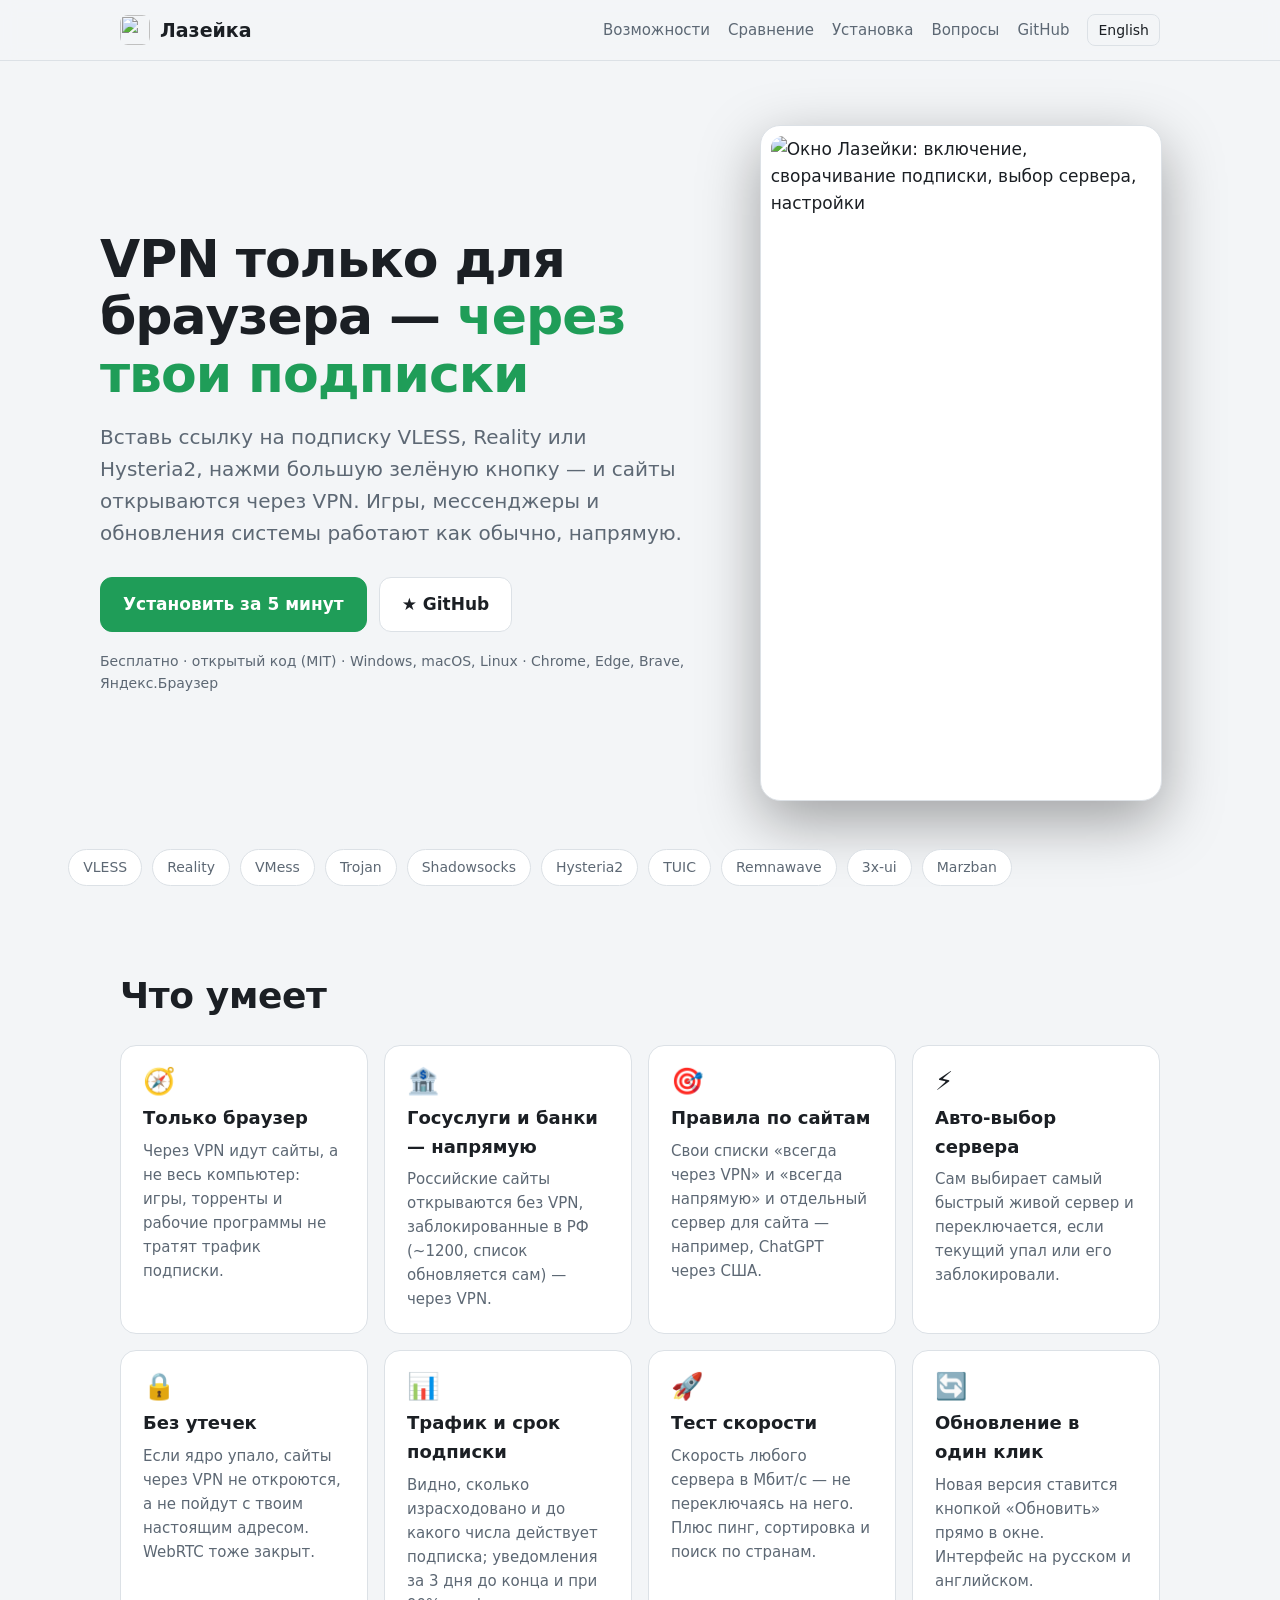
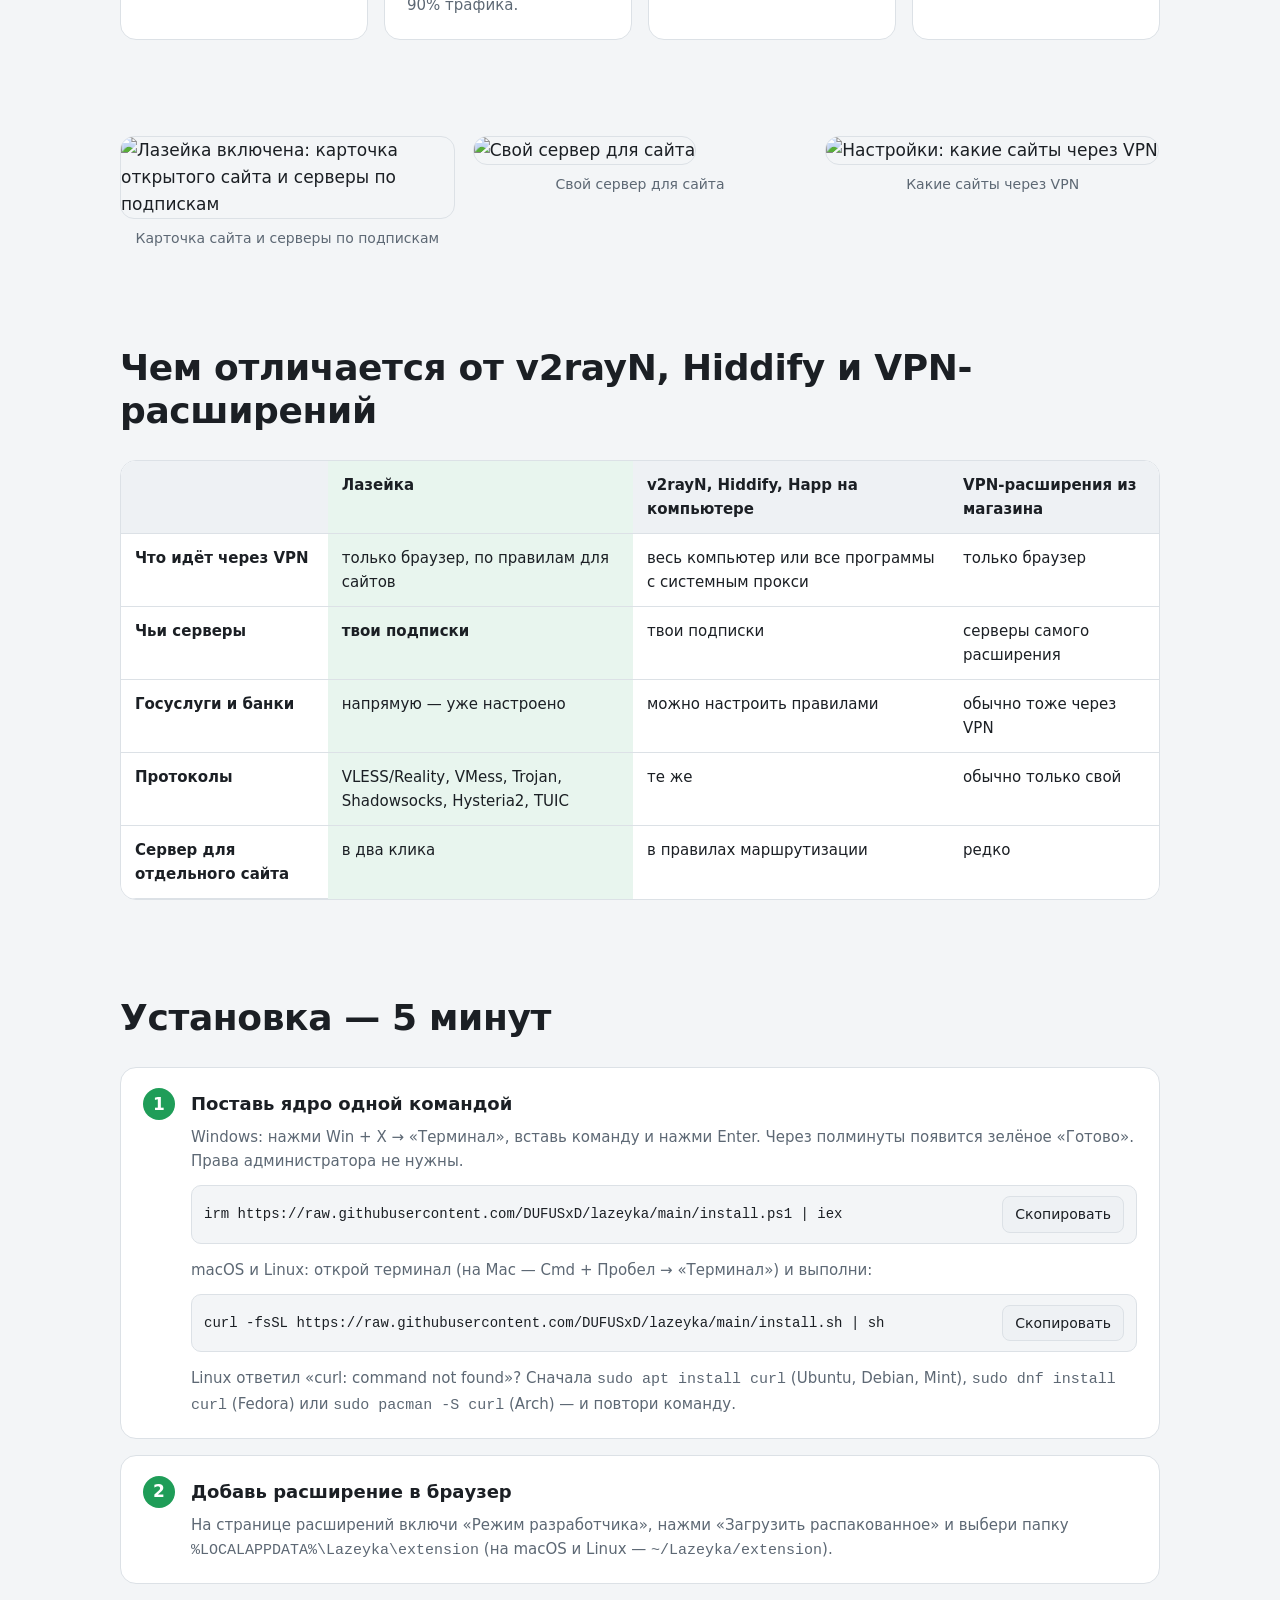
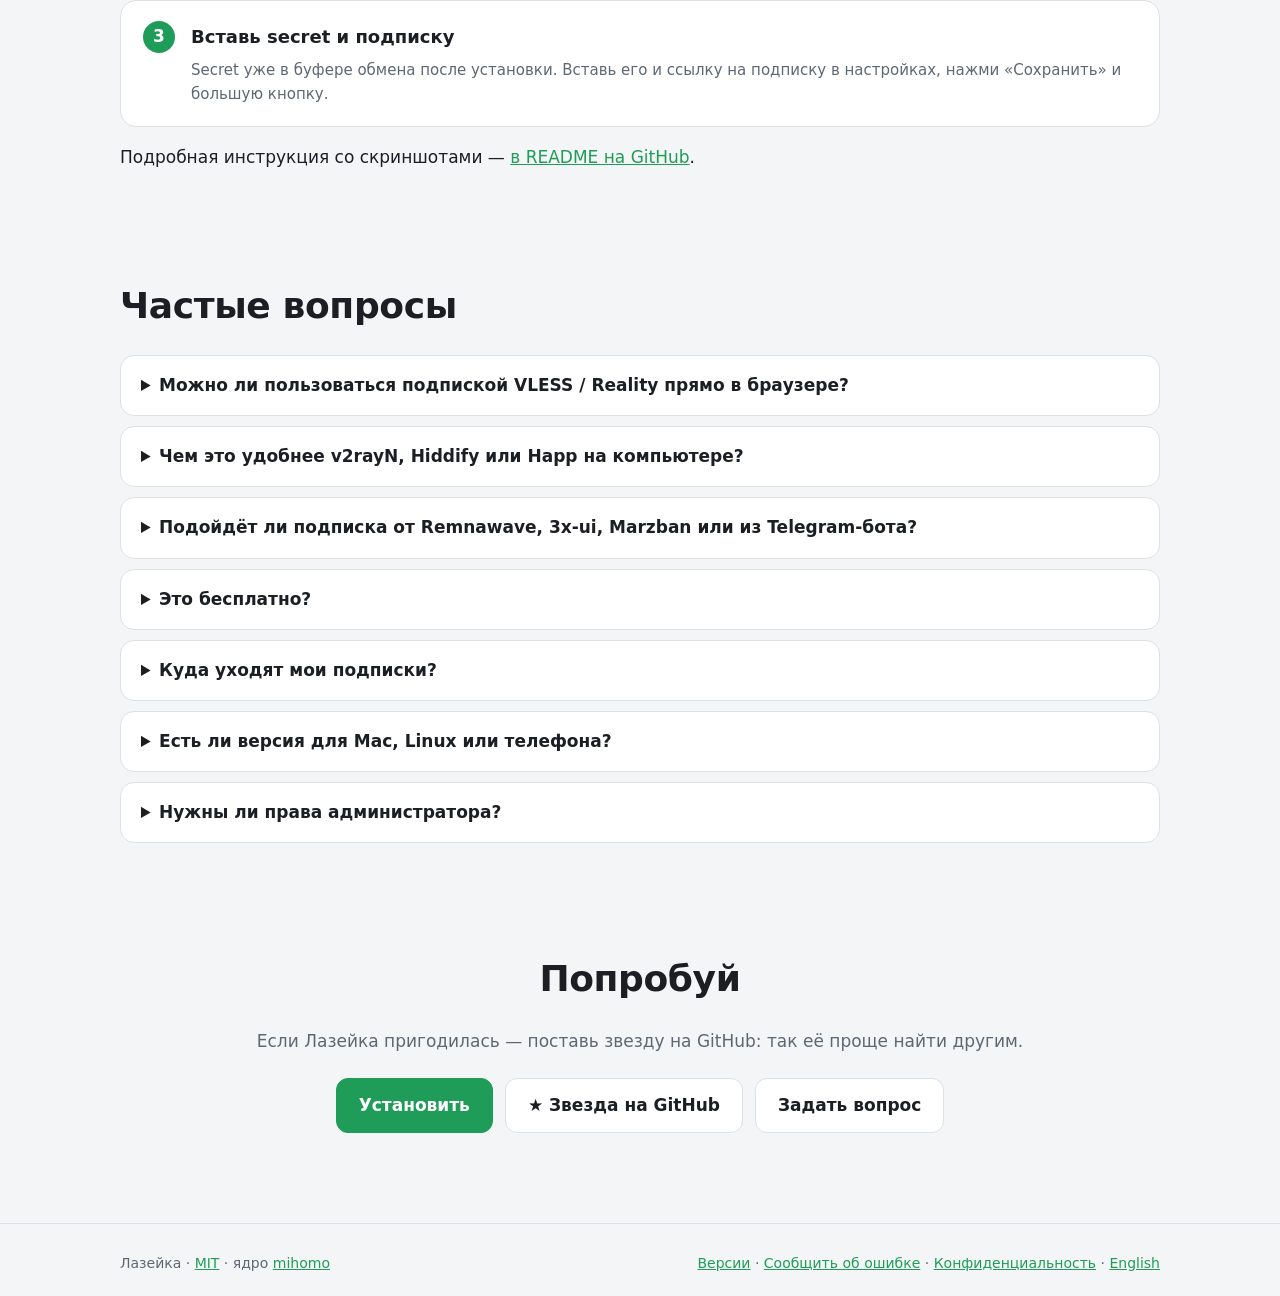
==== commit bce7cafd: "1.8.2: «Остальные сайты» — галочкой вместо переключателя, похожего на вкладки; README и сайт: curl н" ====
--- a/site/index.html
+++ b/site/index.html
@@ -110,7 +110,7 @@
     <div class="wrap gallery">
       <figure><img src="images/main.png" width="720" height="1300" alt="Лазейка включена: карточка открытого сайта и серверы по подпискам" loading="lazy"><figcaption>Карточка сайта и серверы по подпискам</figcaption></figure>
       <figure><img src="images/site-server.png" width="720" height="1300" alt="Свой сервер для сайта" loading="lazy"><figcaption>Свой сервер для сайта</figcaption></figure>
-      <figure><img src="images/settings-rules.png" width="720" height="1210" alt="Настройки: какие сайты через VPN" loading="lazy"><figcaption>Какие сайты через VPN</figcaption></figure>
+      <figure><img src="images/settings-rules.png" width="720" height="1212" alt="Настройки: какие сайты через VPN" loading="lazy"><figcaption>Какие сайты через VPN</figcaption></figure>
     </div>
   </section>
 
@@ -139,7 +139,8 @@
         <li><h3>Поставь ядро одной командой</h3><p>Windows: нажми Win + X → «Терминал», вставь команду и нажми Enter. Через полминуты появится зелёное «Готово». Права администратора не нужны.</p>
           <div class="cmd"><code id="cmd">irm https://raw.githubusercontent.com/DUFUSxD/lazeyka/main/install.ps1 | iex</code><button type="button" data-copy="cmd">Скопировать</button></div>
           <p>macOS и Linux: открой терминал (на Mac — Cmd + Пробел → «Терминал») и выполни:</p>
-          <div class="cmd"><code id="cmd-sh">curl -fsSL https://raw.githubusercontent.com/DUFUSxD/lazeyka/main/install.sh | sh</code><button type="button" data-copy="cmd-sh">Скопировать</button></div></li>
+          <div class="cmd"><code id="cmd-sh">curl -fsSL https://raw.githubusercontent.com/DUFUSxD/lazeyka/main/install.sh | sh</code><button type="button" data-copy="cmd-sh">Скопировать</button></div>
+          <p>Linux ответил «curl: command not found»? Сначала <code>sudo apt install curl</code> (Ubuntu, Debian, Mint), <code>sudo dnf install curl</code> (Fedora) или <code>sudo pacman -S curl</code> (Arch) — и повтори команду.</p></li>
         <li><h3>Добавь расширение в браузер</h3><p>На странице расширений включи «Режим разработчика», нажми «Загрузить распакованное» и выбери папку <code>%LOCALAPPDATA%\Lazeyka\extension</code> (на macOS и Linux — <code>~/Lazeyka/extension</code>).</p></li>
         <li><h3>Вставь secret и подписку</h3><p>Secret уже в буфере обмена после установки. Вставь его и ссылку на подписку в настройках, нажми «Сохранить» и большую кнопку.</p></li>
       </ol>
